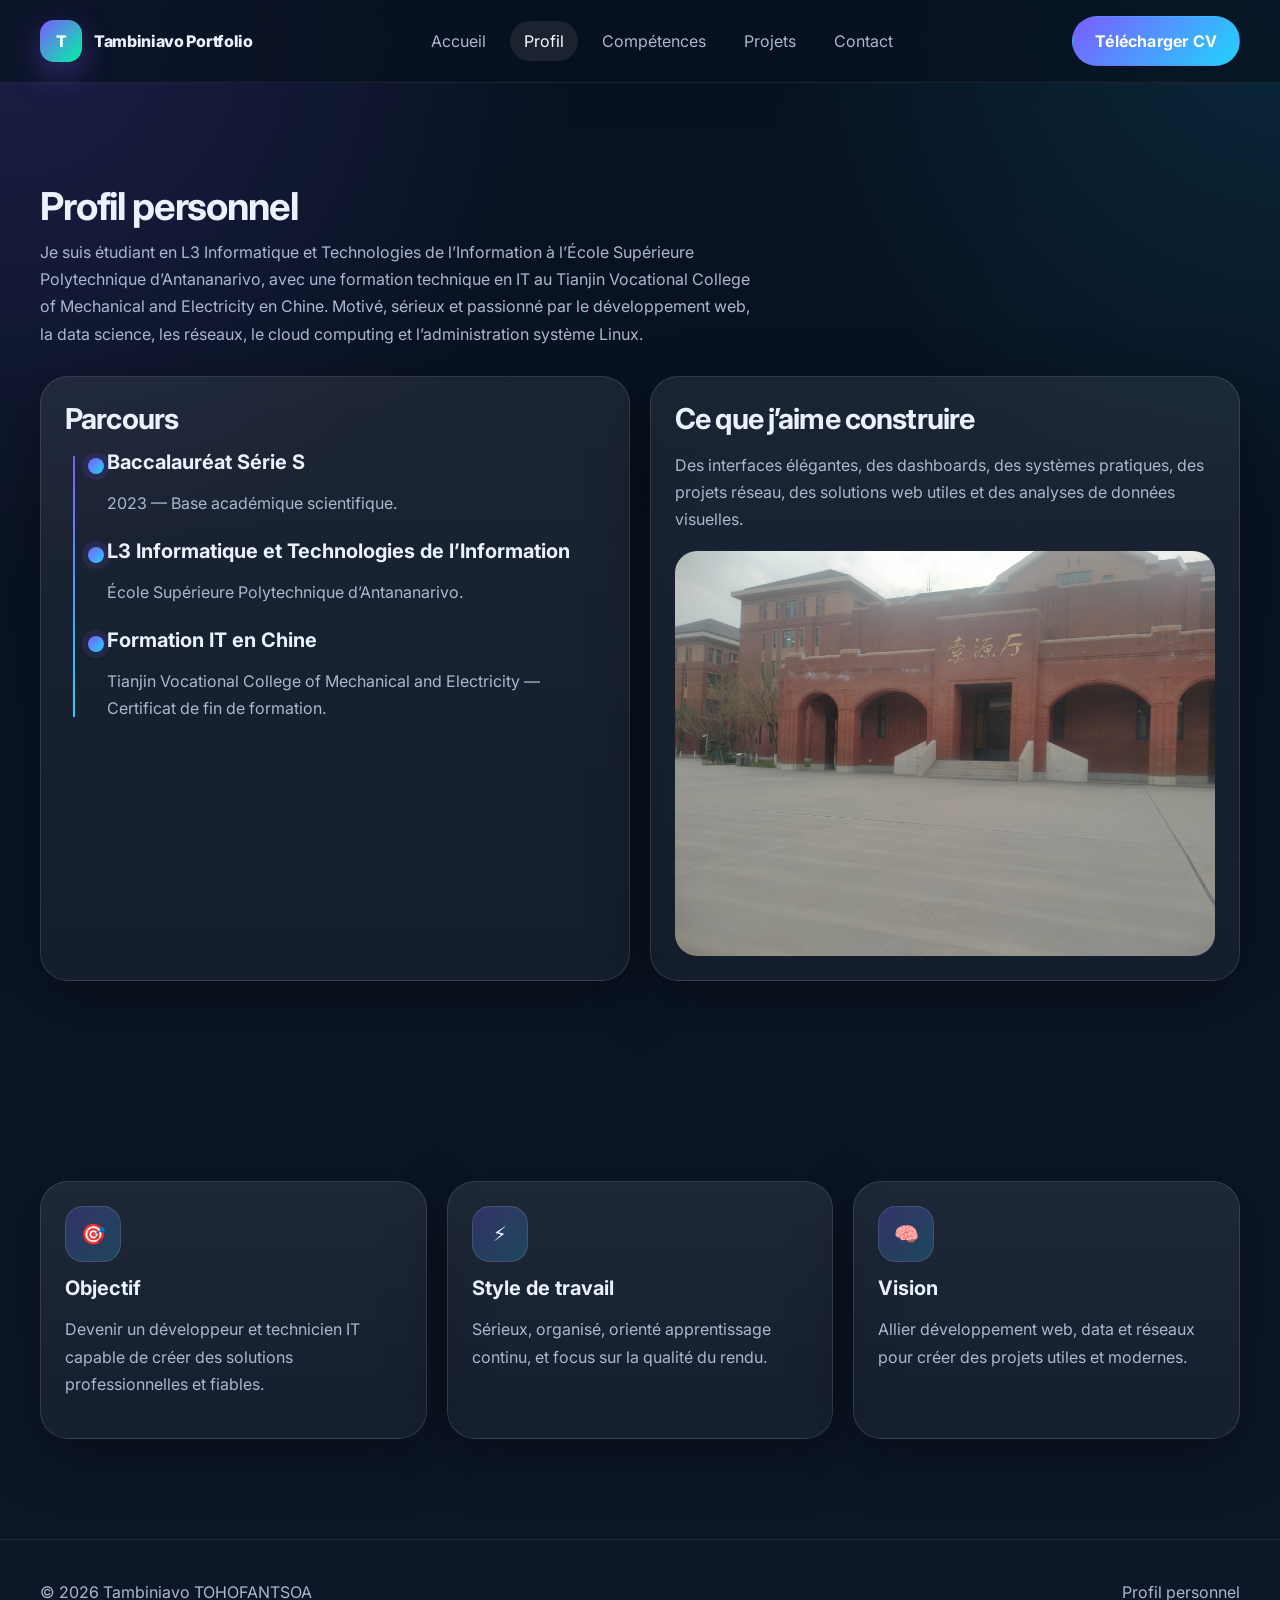
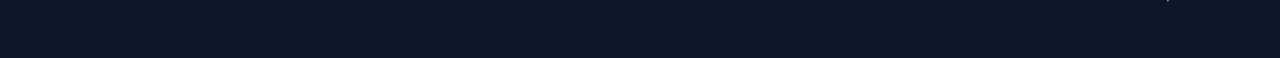
==== about.html @ 87c2f4e9 "Add files via upload" ====
<!DOCTYPE html>
<html lang="fr">
<head>
  <meta charset="UTF-8" />
  <meta name="viewport" content="width=device-width, initial-scale=1.0" />
  <title>Profil | Tambiniavo TOHOFANTSOA</title>
  <link rel="preconnect" href="https://fonts.googleapis.com">
  <link rel="preconnect" href="https://fonts.gstatic.com" crossorigin>
  <link href="https://fonts.googleapis.com/css2?family=Inter:wght@400;500;600;700;800;900&display=swap" rel="stylesheet">
  <link rel="stylesheet" href="assets/css/style.css" />
</head>
<body data-page="about">
  <header class="topbar">
    <div class="container nav">
      <a class="brand" href="index.html">
        <span class="brand-badge">T</span>
        <span>Tambiniavo Portfolio</span>
      </a>
      <nav class="nav-links">
        <a href="index.html" data-page="home">Accueil</a>
        <a href="about.html" data-page="about">Profil</a>
        <a href="skills.html" data-page="skills">Compétences</a>
        <a href="projects.html" data-page="projects">Projets</a>
        <a href="contact.html" data-page="contact">Contact</a>
      </nav>
      <div class="nav-right">
        <a class="btn btn-primary" href="assets/cv/CV_Tambiniavo_Tohofantsoa.pdf" download>Télécharger CV</a>
        <button class="menu-btn" aria-label="Menu">☰</button>
      </div>
    </div>
  </header>

  <main>
    <section class="section">
      <div class="container">
        <h1 class="section-title reveal">Profil personnel</h1>
        <p class="section-subtitle reveal">
          Je suis étudiant en L3 Informatique et Technologies de l’Information à l’École Supérieure Polytechnique d’Antananarivo,
          avec une formation technique en IT au Tianjin Vocational College of Mechanical and Electricity en Chine.
          Motivé, sérieux et passionné par le développement web, la data science, les réseaux, le cloud computing et l’administration système Linux.
        </p>

        <div class="grid-2">
          <div class="card reveal">
            <h2 class="section-title" style="font-size:1.8rem;">Parcours</h2>
            <div class="timeline">
              <div class="timeline-item">
                <h3>Baccalauréat Série S</h3>
                <p>2023 — Base académique scientifique.</p>
              </div>
              <div class="timeline-item">
                <h3>L3 Informatique et Technologies de l’Information</h3>
                <p>École Supérieure Polytechnique d’Antananarivo.</p>
              </div>
              <div class="timeline-item">
                <h3>Formation IT en Chine</h3>
                <p>Tianjin Vocational College of Mechanical and Electricity — Certificat de fin de formation.</p>
              </div>
            </div>
          </div>

          <div class="card reveal">
            <h2 class="section-title" style="font-size:1.8rem;">Ce que j’aime construire</h2>
            <p>
              Des interfaces élégantes, des dashboards, des systèmes pratiques, des projets réseau,
              des solutions web utiles et des analyses de données visuelles.
            </p>
            <img src="assets/images/campus.jpg" alt="Campus ou environnement académique" style="margin-top:18px;border-radius:22px;">
          </div>
        </div>
      </div>
    </section>

    <section class="section">
      <div class="container grid-3">
        <article class="card reveal">
          <div class="icon-box">🎯</div>
          <h3>Objectif</h3>
          <p>Devenir un développeur et technicien IT capable de créer des solutions professionnelles et fiables.</p>
        </article>
        <article class="card reveal">
          <div class="icon-box">⚡</div>
          <h3>Style de travail</h3>
          <p>Sérieux, organisé, orienté apprentissage continu, et focus sur la qualité du rendu.</p>
        </article>
        <article class="card reveal">
          <div class="icon-box">🧠</div>
          <h3>Vision</h3>
          <p>Allier développement web, data et réseaux pour créer des projets utiles et modernes.</p>
        </article>
      </div>
    </section>
  </main>

  <footer class="footer">
    <div class="container footer-inner">
      <p>© 2026 Tambiniavo TOHOFANTSOA</p>
      <p>Profil personnel</p>
    </div>
  </footer>

  <script src="https://code.jquery.com/jquery-3.7.1.min.js"></script>
  <script src="assets/js/main.js"></script>
</body>
</html>
---- assets/css/style.css ----
:root{
  --bg:#07111f;
  --bg2:#0d1728;
  --card:rgba(255,255,255,.07);
  --card2:rgba(255,255,255,.11);
  --text:#eaf2ff;
  --muted:#a9b8d0;
  --line:rgba(255,255,255,.12);
  --accent:#7c5cff;
  --accent2:#21d4fd;
  --accent3:#00f5a0;
  --shadow:0 18px 60px rgba(0,0,0,.35);
  --radius:24px;
  --radius2:18px;
  --max:1200px;
}

*{box-sizing:border-box}
html{scroll-behavior:smooth}
body{
  margin:0;
  font-family:Inter,system-ui,-apple-system,Segoe UI,Roboto,Arial,sans-serif;
  background:
    radial-gradient(circle at top left, rgba(124,92,255,.18), transparent 28%),
    radial-gradient(circle at top right, rgba(33,212,253,.12), transparent 25%),
    linear-gradient(180deg, var(--bg), var(--bg2));
  color:var(--text);
  overflow-x:hidden;
}

img{max-width:100%; display:block}
a{color:inherit; text-decoration:none}
button,input,textarea,select{font:inherit}
::selection{background:rgba(124,92,255,.35)}

.container{
  width:min(100% - 32px, var(--max));
  margin-inline:auto;
}

.section{
  padding:100px 0;
}

.section-title{
  font-size:clamp(1.7rem, 3vw, 3rem);
  margin:0 0 10px;
  letter-spacing:-.03em;
}
.section-subtitle{
  color:var(--muted);
  max-width:720px;
  line-height:1.7;
  margin:0 0 28px;
}

.glass{
  background:linear-gradient(180deg, var(--card), rgba(255,255,255,.04));
  border:1px solid var(--line);
  box-shadow:var(--shadow);
  backdrop-filter: blur(18px);
}

.btn{
  display:inline-flex;
  align-items:center;
  gap:10px;
  padding:14px 22px;
  border-radius:999px;
  border:1px solid transparent;
  cursor:pointer;
  transition:.3s ease;
  font-weight:700;
  letter-spacing:.2px;
}
.btn-primary{
  background:linear-gradient(135deg, var(--accent), var(--accent2));
  color:#fff;
}
.btn-primary:hover{transform:translateY(-3px); box-shadow:0 16px 40px rgba(124,92,255,.35)}
.btn-ghost{
  background:transparent;
  color:var(--text);
  border-color:var(--line);
}
.btn-ghost:hover{background:rgba(255,255,255,.06); transform:translateY(-3px)}

.topbar{
  position:sticky;
  top:0;
  z-index:1000;
  border-bottom:1px solid rgba(255,255,255,.08);
  background:rgba(7,17,31,.72);
  backdrop-filter: blur(16px);
}
.nav{
  display:flex;
  justify-content:space-between;
  align-items:center;
  padding:16px 0;
  gap:18px;
}
.brand{
  display:flex;
  align-items:center;
  gap:12px;
  font-weight:800;
  letter-spacing:-.02em;
}
.brand-badge{
  width:42px;
  height:42px;
  border-radius:14px;
  display:grid;
  place-items:center;
  background:linear-gradient(135deg, var(--accent), var(--accent3));
  color:#fff;
  box-shadow:0 12px 30px rgba(124,92,255,.35);
}

.nav-links{
  display:flex;
  align-items:center;
  gap:10px;
  flex-wrap:wrap;
}
.nav-links a{
  padding:10px 14px;
  border-radius:999px;
  color:var(--muted);
  transition:.25s ease;
}
.nav-links a:hover,
.nav-links a.active{
  color:#fff;
  background:rgba(255,255,255,.08);
}

.nav-right{
  display:flex;
  align-items:center;
  gap:12px;
}
.menu-btn{
  display:none;
  width:46px;
  height:46px;
  border-radius:14px;
  border:1px solid var(--line);
  background:rgba(255,255,255,.06);
  color:#fff;
}

.hero{
  padding:90px 0 40px;
}
.hero-grid{
  display:grid;
  grid-template-columns:1.2fr .8fr;
  gap:28px;
  align-items:center;
}
.hero-card{
  border-radius:32px;
  padding:34px;
  position:relative;
  overflow:hidden;
}
.hero-card::before{
  content:"";
  position:absolute;
  inset:0;
  background:
    radial-gradient(circle at top right, rgba(33,212,253,.18), transparent 26%),
    radial-gradient(circle at bottom left, rgba(124,92,255,.18), transparent 30%);
  pointer-events:none;
}
.hero h1{
  font-size:clamp(2.4rem, 6vw, 5rem);
  line-height:1.03;
  margin:0 0 18px;
  letter-spacing:-.05em;
}
.hero p{
  color:var(--muted);
  font-size:1.05rem;
  line-height:1.8;
  max-width:650px;
}
.hero-actions{
  display:flex;
  gap:14px;
  flex-wrap:wrap;
  margin-top:28px;
}
.hero-tags{
  display:flex;
  flex-wrap:wrap;
  gap:10px;
  margin-top:24px;
}
.tag{
  padding:10px 14px;
  border-radius:999px;
  background:rgba(255,255,255,.06);
  border:1px solid var(--line);
  color:#fff;
  font-size:.92rem;
}

.hero-image{
  border-radius:32px;
  min-height:560px;
  overflow:hidden;
  position:relative;
}
.hero-image img{
  width:100%;
  height:100%;
  object-fit:cover;
  transform:scale(1.02);
}
.hero-overlay{
  position:absolute;
  inset:auto 18px 18px 18px;
  padding:18px;
  border-radius:20px;
  background:rgba(7,17,31,.74);
  border:1px solid rgba(255,255,255,.1);
  backdrop-filter: blur(12px);
}
.hero-overlay strong{display:block; font-size:1.05rem}
.hero-overlay span{color:var(--muted); font-size:.95rem}

.stats{
  display:grid;
  grid-template-columns:repeat(4,1fr);
  gap:18px;
  margin-top:28px;
}
.stat{
  padding:22px;
  border-radius:22px;
  text-align:center;
}
.stat h3{
  margin:0;
  font-size:2rem;
}
.stat p{
  margin:6px 0 0;
  color:var(--muted);
}

.grid-3{
  display:grid;
  grid-template-columns:repeat(3,1fr);
  gap:20px;
}
.grid-2{
  display:grid;
  grid-template-columns:repeat(2,1fr);
  gap:20px;
}

.card{
  border-radius:28px;
  padding:24px;
  background:linear-gradient(180deg, rgba(255,255,255,.08), rgba(255,255,255,.04));
  border:1px solid var(--line);
  box-shadow:var(--shadow);
}
.card h3{
  margin:14px 0 10px;
  font-size:1.25rem;
}
.card p{
  color:var(--muted);
  line-height:1.7;
}

.icon-box{
  width:56px;
  height:56px;
  border-radius:18px;
  display:grid;
  place-items:center;
  font-size:1.25rem;
  background:linear-gradient(135deg, rgba(124,92,255,.25), rgba(33,212,253,.2));
  border:1px solid rgba(255,255,255,.12);
}

.timeline{
  position:relative;
  padding-left:24px;
}
.timeline::before{
  content:"";
  position:absolute;
  left:8px;
  top:6px;
  bottom:6px;
  width:2px;
  background:linear-gradient(180deg, var(--accent), var(--accent2));
}
.timeline-item{
  position:relative;
  margin-bottom:22px;
  padding-left:18px;
}
.timeline-item::before{
  content:"";
  position:absolute;
  left:-1px;
  top:8px;
  width:16px;
  height:16px;
  border-radius:999px;
  background:linear-gradient(135deg, var(--accent), var(--accent2));
  box-shadow:0 0 0 6px rgba(124,92,255,.12);
}

.skill-group{
  margin-bottom:28px;
}
.skill-head{
  display:flex;
  justify-content:space-between;
  gap:14px;
  margin-bottom:12px;
  color:#fff;
}
.skill-bar{
  height:14px;
  border-radius:999px;
  overflow:hidden;
  background:rgba(255,255,255,.08);
  border:1px solid rgba(255,255,255,.08);
}
.skill-fill{
  height:100%;
  width:0;
  border-radius:inherit;
  background:linear-gradient(90deg, var(--accent), var(--accent2), var(--accent3));
  transition:width 1.3s ease;
}

.filter-bar{
  display:flex;
  flex-wrap:wrap;
  gap:10px;
  margin-bottom:24px;
}
.filter-btn{
  padding:12px 16px;
  border-radius:999px;
  border:1px solid var(--line);
  background:rgba(255,255,255,.04);
  color:var(--text);
  cursor:pointer;
  transition:.25s ease;
}
.filter-btn.active,
.filter-btn:hover{
  background:linear-gradient(135deg, var(--accent), var(--accent2));
  border-color:transparent;
}

.project-card{
  overflow:hidden;
  padding:0;
}
.project-card img{
  width:100%;
  height:230px;
  object-fit:cover;
}
.project-body{
  padding:22px;
}
.project-meta{
  display:flex;
  gap:10px;
  flex-wrap:wrap;
  margin-top:14px;
}
.pill{
  padding:7px 11px;
  border-radius:999px;
  background:rgba(255,255,255,.08);
  color:var(--muted);
  font-size:.85rem;
}

.form{
  display:grid;
  gap:16px;
}
.field{
  display:grid;
  gap:8px;
}
.field label{
  color:#fff;
  font-weight:600;
}
.field input,
.field textarea,
.field select{
  width:100%;
  padding:15px 16px;
  border-radius:18px;
  border:1px solid rgba(255,255,255,.1);
  background:rgba(255,255,255,.06);
  color:#fff;
  outline:none;
}
.field input::placeholder,
.field textarea::placeholder{
  color:#8ea0be;
}
.field input:focus,
.field textarea:focus,
.field select:focus{
  border-color:rgba(33,212,253,.55);
  box-shadow:0 0 0 4px rgba(33,212,253,.08);
}

.faq-item{
  padding:18px 20px;
  border-radius:20px;
  background:rgba(255,255,255,.05);
  border:1px solid var(--line);
  margin-bottom:12px;
}
.faq-q{
  display:flex;
  justify-content:space-between;
  align-items:center;
  gap:14px;
  cursor:pointer;
  font-weight:700;
}
.faq-a{
  display:none;
  padding-top:12px;
  color:var(--muted);
  line-height:1.7;
}

.footer{
  padding:26px 0 40px;
  color:var(--muted);
  border-top:1px solid rgba(255,255,255,.08);
}
.footer-inner{
  display:flex;
  justify-content:space-between;
  gap:18px;
  flex-wrap:wrap;
  align-items:center;
}

.reveal{
  opacity:0;
  transform:translateY(20px);
  transition:.8s ease;
}
.reveal.visible{
  opacity:1;
  transform:none;
}

@media (max-width: 980px){
  .hero-grid,
  .grid-3,
  .grid-2,
  .stats{
    grid-template-columns:1fr;
  }
  .hero-image{min-height:380px}
  .nav-links{
    position:absolute;
    left:16px;
    right:16px;
    top:76px;
    display:none;
    flex-direction:column;
    padding:14px;
    border-radius:24px;
    background:rgba(7,17,31,.96);
    border:1px solid var(--line);
  }
  .nav-links.open{display:flex}
  .menu-btn{display:inline-grid; place-items:center}
}

@media (max-width: 640px){
  .hero-card,
  .card{
    padding:20px;
    border-radius:22px;
  }
  .section{padding:72px 0}
  .hero{padding-top:54px}
  .hero-actions .btn{width:100%; justify-content:center}
  .hero-overlay{left:12px; right:12px; bottom:12px}
}
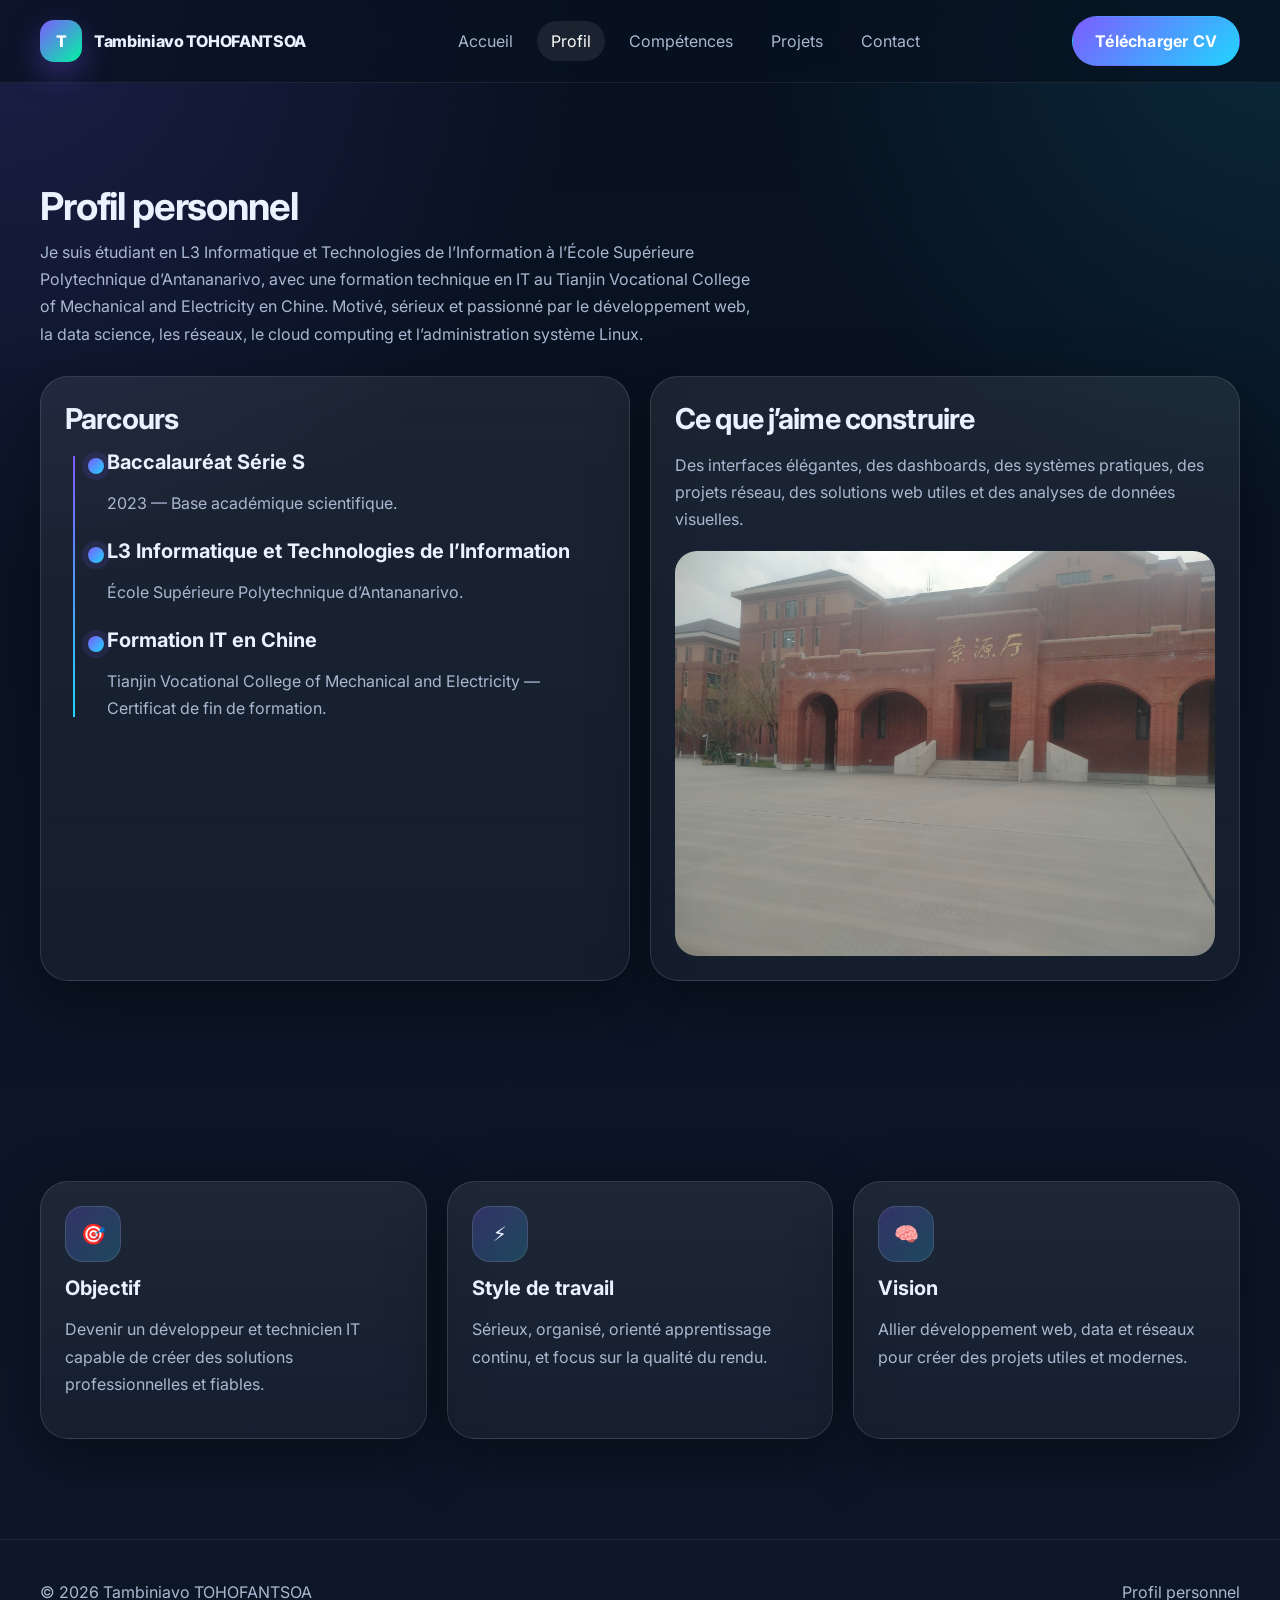
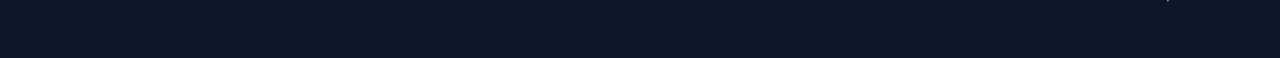
==== commit 1ee6fb44: "Update about.html" ====
--- a/about.html
+++ b/about.html
@@ -14,7 +14,7 @@
     <div class="container nav">
       <a class="brand" href="index.html">
         <span class="brand-badge">T</span>
-        <span>Tambiniavo Portfolio</span>
+        <span>Tambiniavo TOHOFANTSOA</span>
       </a>
       <nav class="nav-links">
         <a href="index.html" data-page="home">Accueil</a>
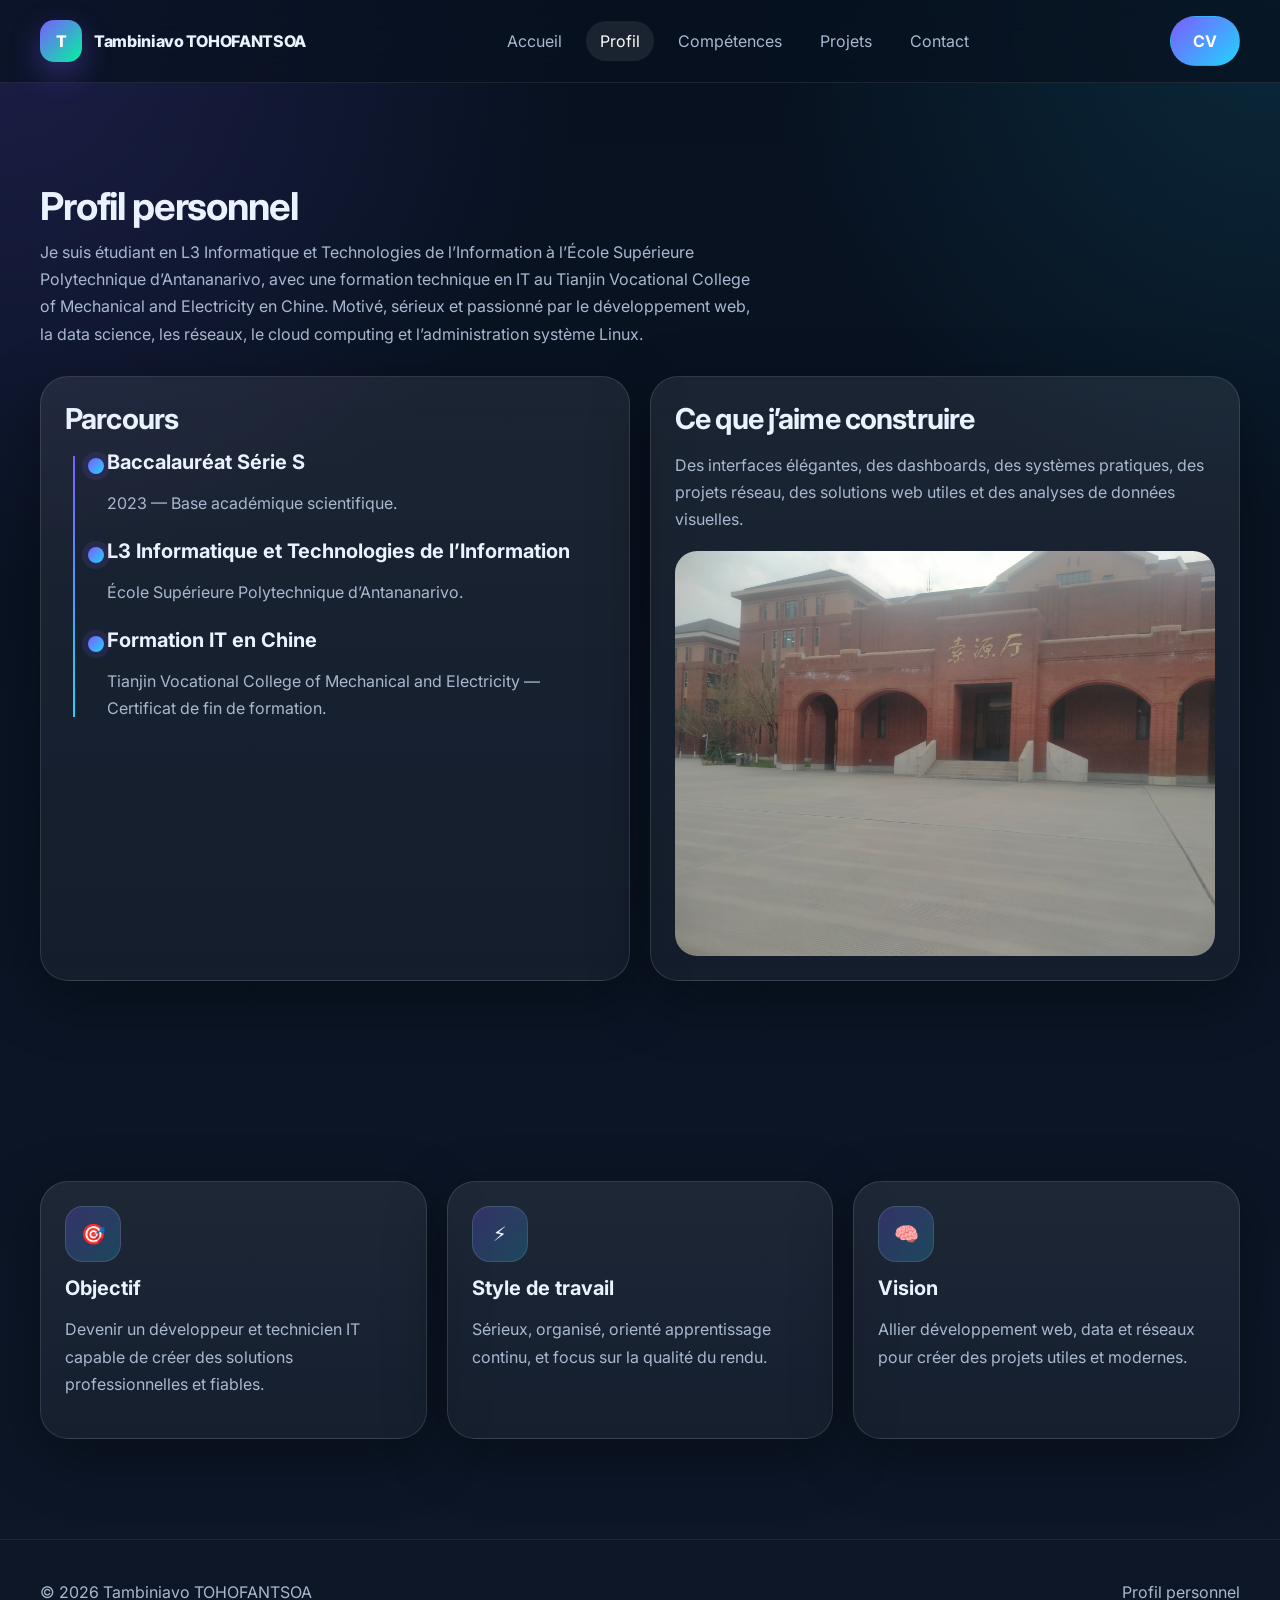
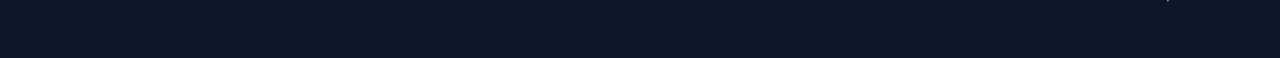
==== commit 4250310e: "Update about.html" ====
--- a/about.html
+++ b/about.html
@@ -24,7 +24,7 @@
         <a href="contact.html" data-page="contact">Contact</a>
       </nav>
       <div class="nav-right">
-        <a class="btn btn-primary" href="assets/cv/CV_Tambiniavo_Tohofantsoa.pdf" download>Télécharger CV</a>
+        <a class="btn btn-primary" href="assets/cv/CV_Tambiniavo_Tohofantsoa.pdf" download> CV</a>
         <button class="menu-btn" aria-label="Menu">☰</button>
       </div>
     </div>
